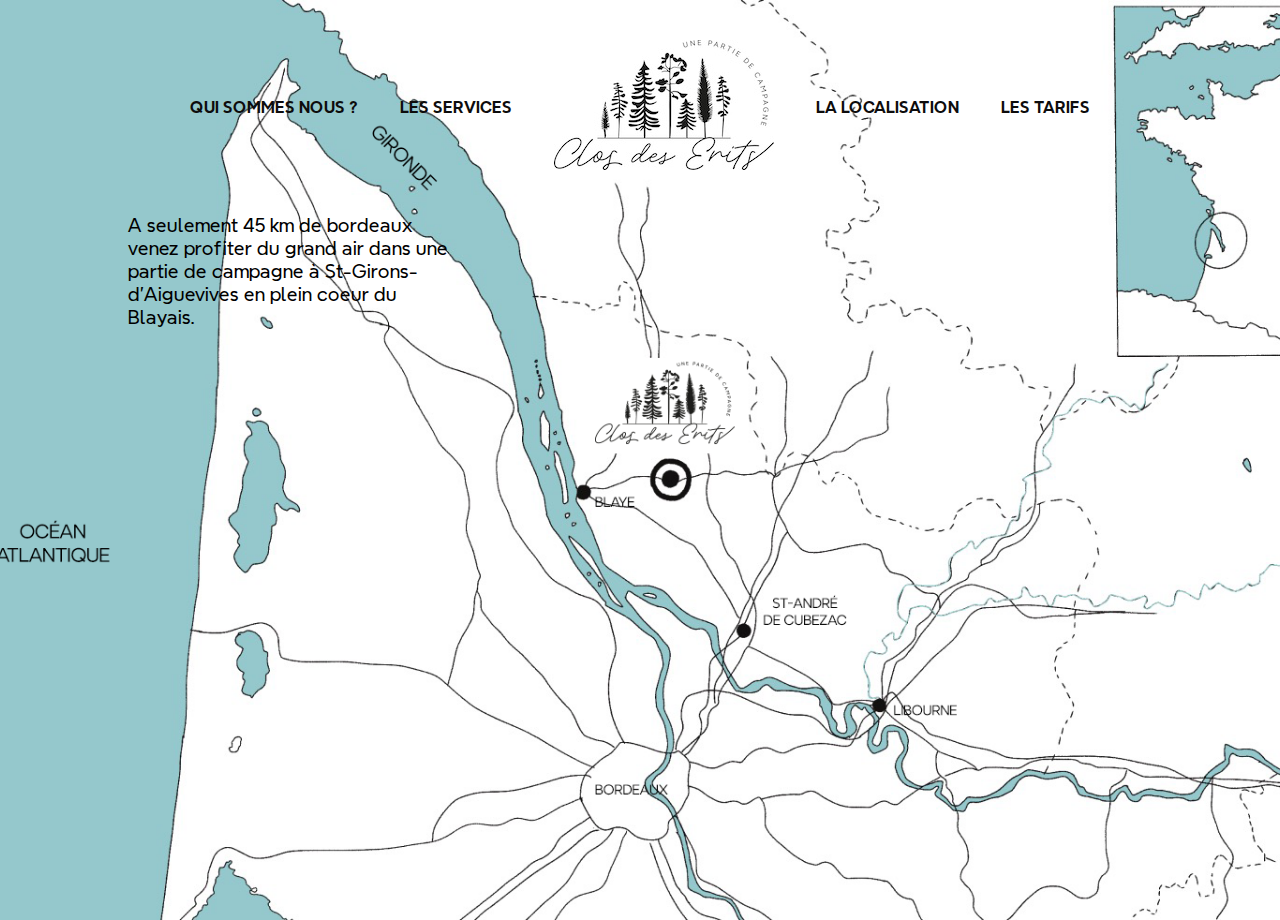
==== laLoc/index.html @ 32e02a50 "online" ====
<!DOCTYPE html>
<html lang="en">

<head>
    <meta charset="UTF-8">
    <meta name="viewport" content="width=device-width, initial-scale=1.0">
    <title>la localisation</title>
    <link rel="stylesheet" href="style.css">
</head>

<body>
    <header class="header">
        <a href="../quiSommesNous/index.html" tabindex="_blank">QUI SOMMES NOUS ?</a>
        <a href="../lesServices/index.html">LES SERVICES</a>
        <a href="../index.html">
            <img class="logo" src="../logo-final.jpg" alt=" Logo" titre="Retour à l'accueil">
        </a>
        <a href="../laLoc/index.html">LA LOCALISATION</a>
        <a href="../lesTarifs/index.html">LES TARIFS</a>
    </header>
    <main>
        <p class="para">A seulement 45 km de bordeaux venez profiter du grand air dans une partie de campagne à
            St-Girons-d’Aiguevives en plein coeur du Blayais.</p>

    </main>





    <script src="../laLoc/script.js"></script>
</body>

</html>
---- laLoc/style.css ----
* {
  font-family: "olivia";
}
body {
  margin: 0;
  padding: 0;
  cursor: url("../sourisnoir.png"), auto;
  background-image: url("carte.png");
  background-size: cover;
  background-position: center;
  background-repeat: no-repeat;
  min-height: 100vh;
}

.header {
  display: flex;
  align-items: center;
  justify-content: space-between;
  gap: 2%;
  padding: 20px;
  margin: 20px auto;
  max-width: 900px;
  max-height: 300px;
  font-weight: bold;
}
.logo {
  opacity: 100%;
  transition: transform 0.5s ease-in-out;
}
.logo:hover {
  opacity: 100%;
  transform: scale(1.1);
}

.logo img {
  height: 50px;
}
.header a {
  text-decoration: none;
  color: rgb(13, 12, 12);
  transition: text-shadow 0.3s;
}
.header a:hover {
  text-shadow: 4px 4px 10px rgb(61, 57, 57);
  opacity: 0.8;
}

.para {
  display: flex;
  width: 25%;
  margin-left: 10%;
  flex-wrap: wrap;
  font-size: 1.2rem;
}
@font-face {
  font-family: "olivia";
  src: url("../font/NeverMind/NeverMind-Regular.ttf");
  font-weight: normal;
  font-style: normal;
}
@font-face {
  font-family: "olivia";
  src: url("../font/NeverMind/NeverMind-Bold.ttf");
  font-weight: bold;
  font-style: normal;
}

@media screen and (max-width: 600px) {
  * {
    text-align: center;
  }
  .header {
    font-size: 0.6rem;
  }
  .logo {
    width: 90%;
    height: auto;
  }
  .para {
    font-size: 1rem;
  }
}
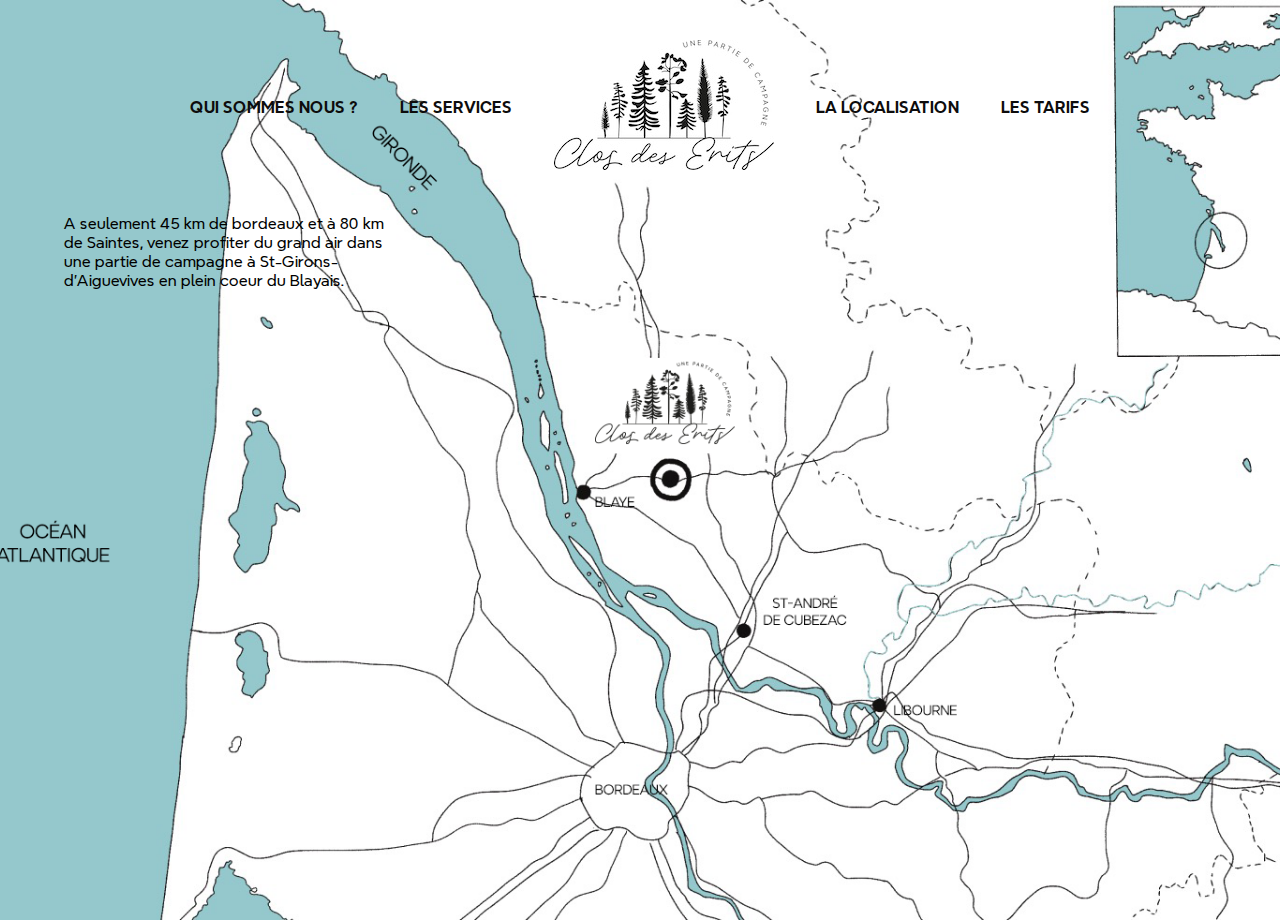
==== commit 355fb77c: "6 mai" ====
--- a/laLoc/index.html
+++ b/laLoc/index.html
@@ -19,7 +19,8 @@
         <a href="../lesTarifs/index.html">LES TARIFS</a>
     </header>
     <main>
-        <p class="para">A seulement 45 km de bordeaux venez profiter du grand air dans une partie de campagne à
+        <p class="para">A seulement 45 km de bordeaux et à 80 km de Saintes, venez profiter du grand air dans une partie
+            de campagne à
             St-Girons-d’Aiguevives en plein coeur du Blayais.</p>
 
     </main>
--- a/laLoc/style.css
+++ b/laLoc/style.css
@@ -38,19 +38,17 @@
 .header a {
   text-decoration: none;
   color: rgb(13, 12, 12);
-  transition: text-shadow 0.3s;
 }
 .header a:hover {
-  text-shadow: 4px 4px 10px rgb(61, 57, 57);
-  opacity: 0.8;
+  text-decoration: underline;
 }
 
 .para {
   display: flex;
   width: 25%;
-  margin-left: 10%;
+  margin-left: 5%;
   flex-wrap: wrap;
-  font-size: 1.2rem;
+  font-size: 1rem;
 }
 @font-face {
   font-family: "olivia";
@@ -76,6 +74,9 @@
     width: 90%;
     height: auto;
   }
+  body {
+    background-image: url("carte-petite.png");
+  }
   .para {
     font-size: 1rem;
   }
